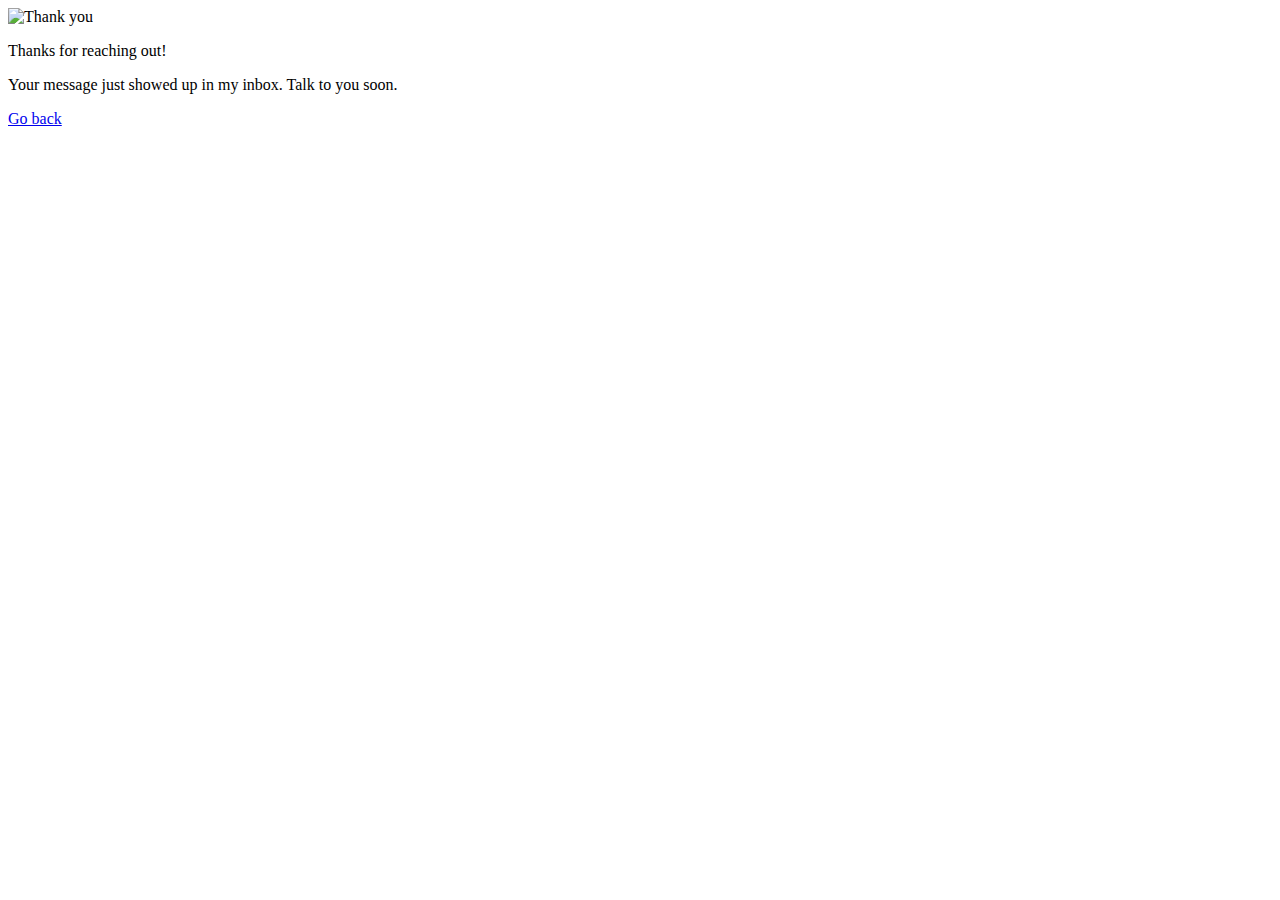
==== assets/thankyou.html @ 213b8c8a "first commit" ====
<!DOCTYPE html>
<html lang="en">
<head>
    <title>Thank you</title>
    <link rel="stylesheet" href="./assets/css/style.css">
</head>
<body>
    <div class="thank-you__container container">
        <div class="thank-you__img">
            <img src="./assets/images/undraw_super_thank_you_re_f8bo.svg" alt="Thank you">
        </div>
        <p class="thank-you__text">
            Thanks for reaching out!
        </p>
        <p class="thank-you__text">
            Your message just showed up in my inbox. Talk to you soon.
        </p>
        <div class="button"><a href="./index.html">Go back</a></div>
        
    </div>
    
</body>
</html>
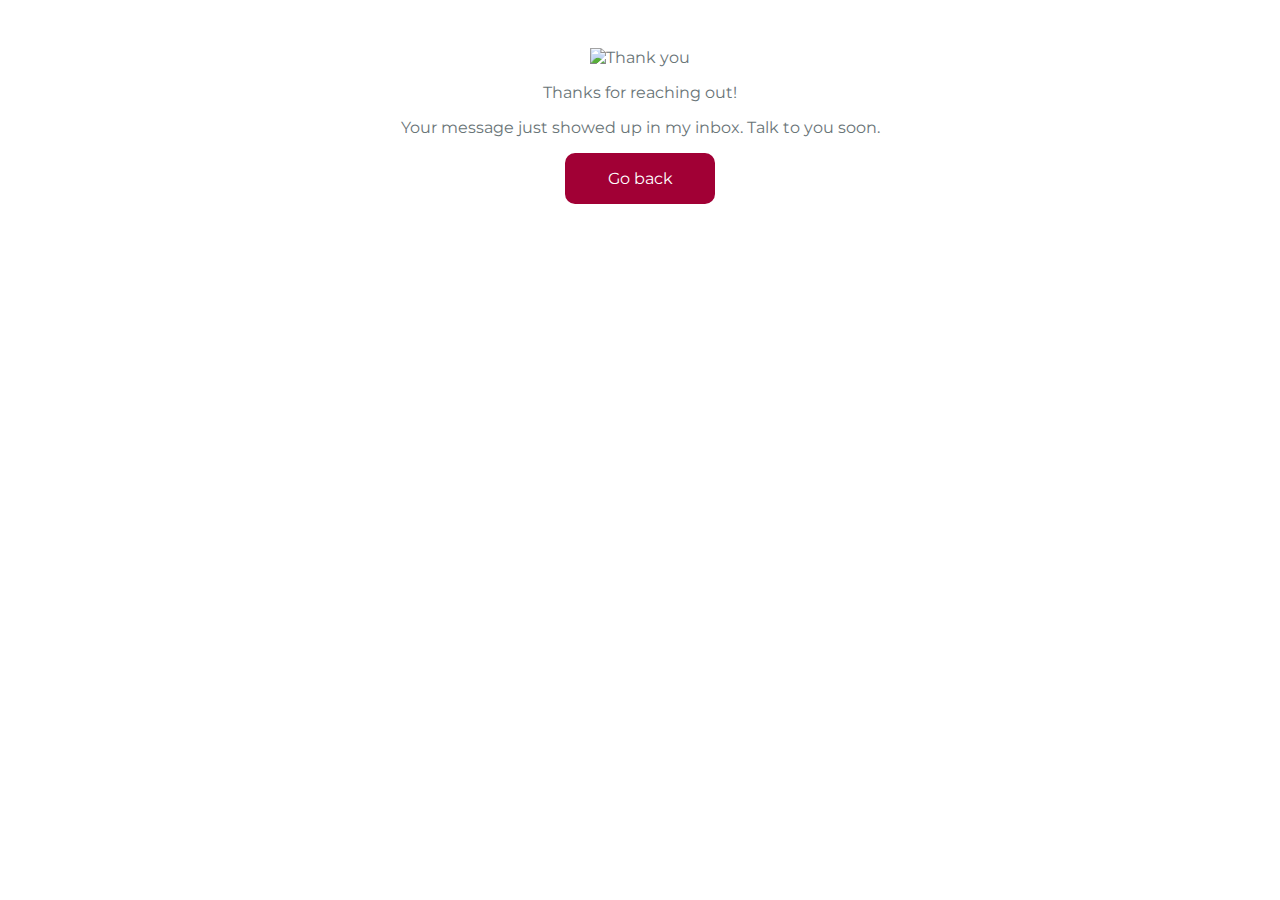
==== commit a1e092d6: "css path corrected for tq page" ====
--- a/assets/thankyou.html
+++ b/assets/thankyou.html
@@ -2,7 +2,7 @@
 <html lang="en">
 <head>
     <title>Thank you</title>
-    <link rel="stylesheet" href="./assets/css/style.css">
+    <link rel="stylesheet" href="./css/style.css">
 </head>
 <body>
     <div class="thank-you__container container">
--- a/assets/css/style.css
+++ b/assets/css/style.css
@@ -0,0 +1,491 @@
+/*===== GOOGLE FONTS =====*/
+@import url("https://fonts.googleapis.com/css2?family=Montserrat:wght@500;600;700&display=swap");
+
+/*=============== CSS VARIABLES ===============*/
+:root {
+  --header-height: 3rem;
+
+  /*========== Colors ==========*/
+  --primary-color: #a10035;
+  --light-color: #ffffff;
+  --dark-color: #100720;
+  --text-color: #697477;
+
+  /*========== Font and typography ==========*/
+  --body-font: "Montserrat", sans-serif;
+  --big-font-size: 6.25rem;
+  --h2-font-size: 1.25rem;
+  --med-font-size: 1.1rem;
+  --normal-font-size: 0.938rem;
+  --small-font-size: 0.813rem;
+
+  /*========== Font weight ==========*/
+  --font-medium: 500;
+
+  /*========== z index ==========*/
+  --z-fixed: 100;
+}
+
+@media screen and (min-width: 768px) {
+  :root {
+    --header-height: 4.5rem;
+    --big-font-size: 10.5rem;
+    --h2-font-size: 2rem;
+    --normal-font-size: 1rem;
+    --small-font-size: 0.875rem;
+  }
+}
+
+/*=============== BASE ===============*/
+* {
+  box-sizing: border-box;
+  padding: 0;
+  margin: 0;
+}
+
+html {
+  scroll-behavior: smooth;
+}
+
+body {
+  font-family: var(--body-font);
+  font-size: var(--normal-font-size);
+  background-color: var(--light-color);
+  color: var(--text-color);
+}
+
+h1,
+h2,
+h3 {
+  font-weight: var(--font-medium);
+}
+
+li {
+  list-style-type: none;
+}
+
+a {
+  text-decoration: none;
+}
+
+img {
+  max-width: 100%;
+}
+
+/*=============== REUSABLE CSS CLASSES ===============*/
+.container {
+  max-width: 1024px;
+  margin: 3rem auto;
+  padding: 0 1.5rem;
+}
+
+.grid {
+  display: grid;
+  gap: 2rem;
+}
+
+.section {
+  padding: 3rem 0 5rem;
+}
+
+.section__title {
+  text-align: center;
+  font-size: var(--h2-font-size);
+  font-weight: bold;
+  color: var(--dark-color);
+  position: relative;
+}
+
+.section__title span {
+  border-bottom: 3px solid var(--primary-color);
+  padding: 0.5rem 0;
+}
+
+/*=============== HEADER & NAV ===============*/
+.header {
+  position: fixed;
+  background: var(--primary-color);
+  width: 100%;
+  top: 0;
+  box-shadow: 0 5px 15px rgba(19, 19, 19, 0.164);
+  z-index: var(--z-fixed);
+}
+
+.nav {
+  display: flex;
+  justify-content: space-between;
+  align-items: center;
+  height: var(--header-height);
+  color: var(--light-color);
+  position: relative;
+  margin-top: 0;
+  margin-bottom: 0;
+}
+
+.nav__logo {
+  color: var(--light-color);
+}
+
+.nav__link:hover {
+  padding-bottom: 0.5rem;
+  border-bottom: 2px solid var(--primary-color);
+}
+
+.menu-btn {
+  font-size: var(--h2-font-size);
+  cursor: pointer;
+}
+
+@media screen and (max-width: 768px) {
+  .nav__menu {
+    position: absolute;
+    top: var(--header-height);
+    padding: 2rem;
+    width: 80%;
+    height: 100vh;
+    backdrop-filter: blur(10px);
+    right: -100%;
+    transition: 0.5s;
+    background: rgba(255, 255, 255, 0.3);
+    /* background-color: transparent; */
+  }
+
+  .nav__item {
+    padding: 1.2rem 0;
+    color: var(--dark-color);
+  }
+
+  .nav__link:hover {
+    padding-bottom: 0.5rem;
+    border-bottom: 2px solid var(--primary-color);
+    transition: 0.3s;
+  }
+
+  .nav__link {
+    color: var(--dark-color);
+  }
+
+  /* ================= show Nav menu =============== */
+  .show {
+    right: 0;
+  }
+}
+
+/* <!--==================== HOME ====================--> */
+.home {
+  background-color: var(--primary-color);
+  width: 100%;
+  gap: 2rem;
+  padding-bottom: 0;
+}
+
+.home__container {
+  padding-top: 3rem;
+}
+
+.home__title {
+  font-size: var(--big-font-size);
+  font-weight: bold;
+  color: var(--light-color);
+  line-height: 0.8;
+  margin-bottom: 3rem;
+}
+
+.home__title span {
+  text-shadow: 0 20px 25px rgba(0, 0, 0, 0.5);
+}
+
+.scroll-down {
+  display: flex;
+  align-items: center;
+  gap: 0.5rem;
+  color: var(--light-color);
+  writing-mode: vertical-rl;
+  position: relative;
+}
+
+.scroll-down i {
+  position: absolute;
+  bottom: -25px;
+  right: 2px;
+  transition: 0.4s;
+}
+
+.scroll-down:hover i {
+  bottom: -30px;
+}
+
+.home__img {
+  position: relative;
+  margin-top: -30px;
+}
+
+/* ================== ABOUT ====================== */
+.about__container {
+  justify-items: center;
+  row-gap: 2rem;
+  text-align: center;
+  margin-top: 3rem;
+}
+
+.about__img {
+  display: flex;
+  justify-content: center;
+  width: 120px;
+  height: 120px; 
+  border-radius: 50%;
+  border: 5px solid var(--primary-color);
+  overflow: hidden;
+}
+
+.about__img img {
+  object-fit: cover;
+}
+
+.about__heading {
+  color: var(--primary-color);
+  font-weight: bold;
+  font-size: var(--h2-font-size);
+}
+
+.about__subtitle {
+  margin: 1rem 0 1.5rem;
+}
+
+.about__description {
+  max-width: 550px;
+  margin-bottom: 1.5rem;
+  line-height: 1.4;
+}
+
+.about__social {
+  font-size: 1.5rem;
+  color: var(--text-color);
+}
+
+.about__social:hover {
+  color: var(--primary-color);
+}
+
+/* ================= SKILLS ==================== */
+.skills__container {
+  row-gap: 5rem;
+}
+
+.skills__topic {
+  margin-bottom: 3rem;
+}
+
+.skills__heading {
+  color: var(--primary-color);
+  font-weight: bold;
+  font-size: var(--med-font-size);
+  margin-bottom: 1.5rem;
+}
+
+.skills__name {
+  padding: 0.5rem 0.75rem;
+  margin-top: 2rem;
+  border-radius: 6px;
+  font-size: var(--small-font-size);
+}
+
+.skills__name:hover {
+  background-color: var(--primary-color);
+  color: var(--light-color);
+}
+
+.skills__img {
+  justify-items: center;
+}
+
+/* ================= PORTFOLIO ==================== */
+.portfolio__container {
+  row-gap: 3rem;
+}
+
+.portfolio__img {
+  position: relative;
+  border-radius: 10px;
+  overflow: hidden;
+}
+
+.portfolio__img img {
+  border-radius: 10px;
+  object-fit: cover;
+}
+
+.portfolio__link {
+  position: absolute;
+  height: 100%;
+  width: 100%;
+  bottom: -100%;
+  cursor: pointer;
+  backdrop-filter: blur(10px);
+  background-color: rgba(255, 255, 255, 0.3);
+  display: flex;
+  justify-content: center;
+  align-items: center;
+  transition: 0.3s;
+}
+
+.portfolio__link-name {
+  color: var(--dark-color);
+}
+
+.portfolio__img:hover .portfolio__link {
+  bottom: 0;
+}
+
+/* ===================== CONTACT ========================== */
+.contact__container {
+  row-gap: 2rem;
+}
+.contact__subtitle {
+  font-size: var(--normal-font-size);
+  color: var(--primary-color);
+  margin-bottom: 0.5rem;
+}
+.contact__text {
+  display: inline-block;
+  margin-bottom: 1.7rem;
+}
+
+.contact__inputs {
+  display: grid;
+  grid-template-columns: 1fr 1fr;
+  gap: 1rem;
+}
+
+.contact__input {
+  width: 100%;
+  padding: 0.8rem;
+  outline: none;
+  border: 1.5px solid var(--dark-color);
+  font-size: var(--normal-font-size);
+  margin-bottom: 1rem;
+  border-radius: 0.5rem;
+}
+
+.button {
+  padding: 1rem 2rem;
+  background-color: var(--primary-color);
+  border: none;
+  cursor: pointer;
+  color: var(--light-color);
+  border-radius: 10px;
+  display: block;
+  margin-left: auto;
+}
+
+/* ===== FOOTER=====*/
+.footer {
+  background-color: var(--dark-color);
+}
+.footer__container {
+  row-gap: 2rem;
+}
+.footer__title {
+  font-size: var(--normal-font-size);
+  color: var(--light-color);
+  margin-bottom: 1rem;
+  font-weight: bold;
+}
+.footer__link {
+  padding: 0.55rem 0;
+  color: var(--text-color);
+}
+.footer__link:hover {
+  color: var(--primary-color);
+}
+.footer__social {
+  font-size: 1.4rem;
+  margin-right: 1rem;
+  color: var(--text-color);
+}
+.footer__social:hover {
+  color: var(--primary-color);
+}
+.footer__data ul li {
+  margin-bottom: 0.5rem;
+}
+
+/* ================= Thank you page ================== */
+.thank-you__container {
+  text-align: center;
+}
+
+.thank-you__img {
+  width: 300px;
+  margin: 0 auto;
+}
+
+.thank-you__text {
+  margin: 1rem 0;
+}
+
+.thank-you__container .button {
+  margin: .5rem auto;
+  width: 150px;
+}
+
+.thank-you__container .button a{
+  color: white
+}
+
+
+
+/* ================== RESPONSIVE MEDIA QUERIES ================= */
+
+@media screen and (min-width: 768px) {
+  /*=============== HEADER & NAV ===============*/
+  .nav__list {
+    display: flex;
+    align-items: center;
+  }
+
+  .nav__item {
+    margin-left: 2rem;
+  }
+
+  .nav__link {
+    color: var(--light-color);
+  }
+
+  .nav__link:hover {
+    padding-bottom: 0.5rem;
+    border-bottom: 2px solid var(--light-color);
+  }
+
+  .menu-btn {
+    display: none;
+  }
+
+  .home__container {
+    height: 100vh;
+    grid-template-columns: 1fr 1fr;
+  }
+  .home__img {
+    bottom: -30%;
+  }
+
+  .about__container,
+  .contact__container,
+  .skills__container,
+  .portfolio__container,
+  .footer__container {
+    padding-top: 4rem;
+    grid-template-columns: 1fr 1fr;
+    text-align: left;
+  }
+
+  .about__img {
+    width: 200px;
+    height: 200px;
+  }
+
+  .footer__container {
+    grid-template-columns: 1fr 1fr 1fr;
+    justify-items: center;
+  }
+}
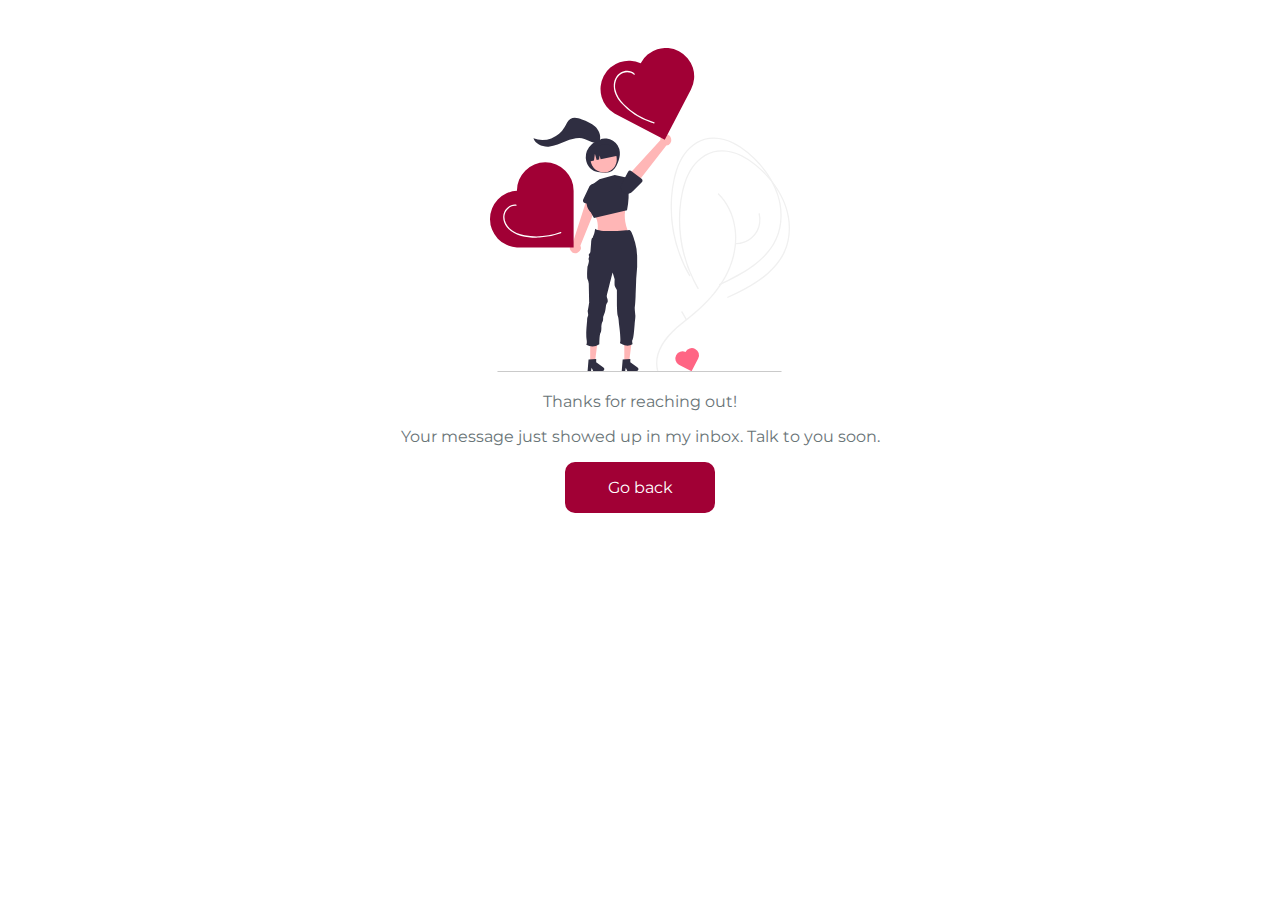
==== commit 80301109: "fixed image and go back links" ====
--- a/assets/thankyou.html
+++ b/assets/thankyou.html
@@ -7,7 +7,7 @@
 <body>
     <div class="thank-you__container container">
         <div class="thank-you__img">
-            <img src="./assets/images/undraw_super_thank_you_re_f8bo.svg" alt="Thank you">
+            <img src="./images/undraw_super_thank_you_re_f8bo.svg" alt="Thank you">
         </div>
         <p class="thank-you__text">
             Thanks for reaching out!
@@ -15,7 +15,7 @@
         <p class="thank-you__text">
             Your message just showed up in my inbox. Talk to you soon.
         </p>
-        <div class="button"><a href="./index.html">Go back</a></div>
+        <div class="button"><a href="https://harshita-naik16.github.io/harshita-naik-portfolio/">Go back</a></div>
         
     </div>
     
